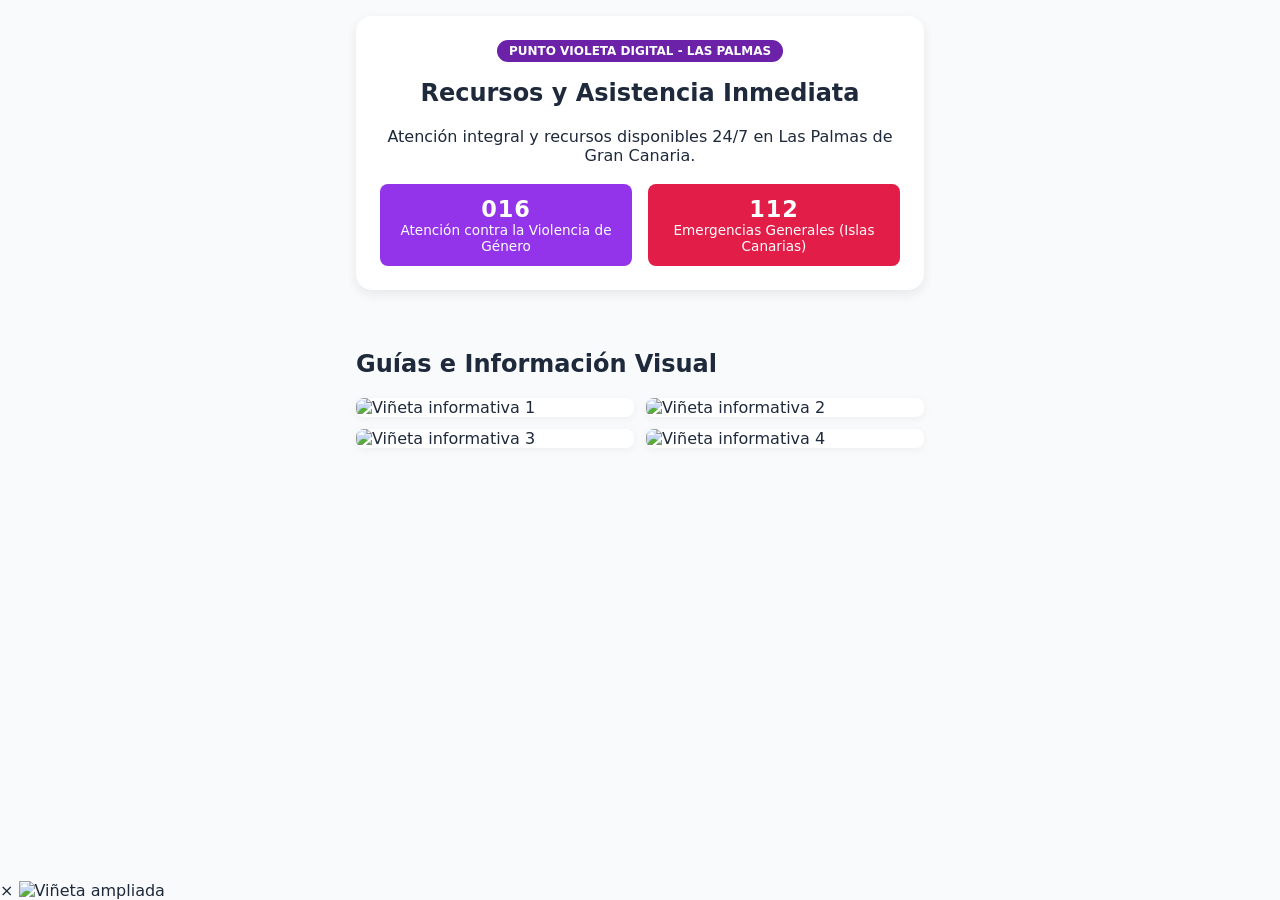
==== index.html @ c95b8b75 "Update index.html" ====
<!DOCTYPE html>
<html lang="es">
<head>
    <meta charset="UTF-8">
    <meta name="viewport" content="width=device-width, initial-scale=1.0">
    <title>Punto Violeta - Las Palmas de Gran Canaria</title>
    <!-- Enlace a tu archivo CSS externo -->
    <link rel="stylesheet" href="style.css">
    <script src="script.js"></script>

</head>
<body>

    <main class="contenedor-principal">
        
        <!-- ZONA SUPERIOR: Información crítica y teléfonos de emergencia -->
        <section class="tarjeton header-emergencia">
            <span class="etiqueta-punto">Punto Violeta Digital - Las Palmas</span>
            <h1>Recursos y Asistencia Inmediata</h1>
            <p>Atención integral y recursos disponibles 24/7 en Las Palmas de Gran Canaria.</p>
            
            <div class="telefonos-grid">
                <a href="tel:016" class="btn-telefono urgente">
                    <strong>016</strong> <span>Atención contra la Violencia de Género</span>
                </a>
                <a href="tel:112" class="btn-telefono emergencia">
                    <strong>112</strong> <span>Emergencias Generales (Islas Canarias)</span>
                </a>
            </div>
        </section>

        <!-- ZONA INFERIOR: Cuadrícula (Grid) de viñetas estilo galería -->
        <section class="galeria-viñetas">
            <h2>Guías e Información Visual</h2>
            
            <div class="grid-viñetas">
                <!-- Viñeta 1 -->
                <div class="tarjeton-viñeta">
                    <img src="viñeta1.png" alt="Viñeta informativa 1" class="img-viñeta">
                </div>
                <!-- Viñeta 2 -->
                <div class="tarjeton-viñeta">
                    <img src="viñeta2.jpeg" alt="Viñeta informativa 2" class="img-viñeta">
                </div>
                <!-- Viñeta 3 -->
                <div class="tarjeton-viñeta">
                    <img src="viñeta3.png" alt="Viñeta informativa 3" class="img-viñeta">
                </div>
                <!-- Viñeta 4 -->
                <div class="tarjeton-viñeta">
                    <img src="viñeta 4.jpeg" alt="Viñeta informativa 4" class="img-viñeta">
                </div>
            </div>
        </section>

    </main>

    <!-- Ventana modal global para ampliar cualquier viñeta al hacer clic -->
    <div id="modalImagen" class="modal">
        <span class="cerrar">&times;</span>
        <img class="modal-contenido" id="imgAmpliada" alt="Viñeta ampliada">
    </div>

    <!-- Enlace al archivo JavaScript externo (al final del body para carga segura) -->
    <script src="script.js"></script>
</body>
</html>
---- style.css ----
/* Reseteo básico y configuración general estilo móvil */
body {
    background-color: #f8fafc;
    color: #1e293b;
    font-family: system-ui, -apple-system, BlinkMacSystemFont, 'Segoe UI', Roboto, sans-serif;
    margin: 0;
    min-height: 100vh;
    display: flex;
    flex-direction: column;
    justify-content: space-between;
}

/* Contenedor central simulando pantalla de app móvil */
main {
    max-width: 448px;
    margin: 0 auto;
    padding: 1rem;
    width: 100%;
    box-sizing: border-box;
    display: flex;
    flex-direction: column;
    gap: 1rem;
}

/* Cabecera */
.header-institucional {
    background-color: #581c87; /* Morado oscuro institucional */
    color: white;
    padding: 1.5rem;
    border-radius: 1.5rem;
    text-align: center;
    box-shadow: 0 4px 6px -1px rgba(0, 0, 0, 0.1);
}

.header-institucional h1 {
    font-size: 1.25rem;
    font-weight: bold;
    margin: 0 0 0.5rem 0;
}

.header-institucional p {
    font-size: 0.75rem;
    color: #e9d5ff;
    margin: 0;
}

/* Botones principales de llamada */
.btn {
    display: block;
    color: white;
    padding: 1rem;
    border-radius: 1rem;
    text-align: center;
    font-weight: bold;
    text-decoration: none;
    box-shadow: 0 1px 3px 0 rgba(0, 0, 0, 0.1);
    transition: background-color 0.2s ease;
}

.btn-rojo {
    background-color: #dc2626;
}

.btn-rojo:hover {
    background-color: b91c1c;
}

.btn-morado {
    background-color: #7e22ce;
}

.btn-morado:hover {
    background-color: #6b21a8;
}

/* Tarjetas y recursos locales */
.card {
    background-color: white;
    padding: 1rem;
    border-radius: 1rem;
    border: 1px solid #f1f5f9;
    box-shadow: 0 1px 2px 0 rgba(0, 0, 0, 0.05);
}

.card h2 {
    font-size: 0.75rem;
    font-weight: bold;
    color: #94a3b8;
    text-transform: uppercase;
    letter-spacing: 0.05em;
    margin-top: 0;
    margin-bottom: 0.75rem;
}

.recursos-lista {
    display: flex;
    flex-direction: column;
    gap: 0.5rem;
}

.recurso-item {
    display: block;
    padding: 0.75rem;
    background-color: #f8fafc;
    border-radius: 0.75rem;
    text-decoration: none;
    font-size: 0.875rem;
    font-weight: 500;
    color: #334155;
    transition: background-color 0.2s ease;
}

.recurso-item:hover {
    background-color: #f1f5f9;
}

/* Pie de página */
footer {
    text-align: center;
    font-size: 0.75rem;
    color: #94a3b8;
    padding: 1rem 0;
}


/*

/* Contenedor principal de la app */
.contenedor-principal {
    max-width: 600px;
    margin: 0 auto;
    padding: 1rem;
    box-sizing: border-box;
}

/* Estilo para la tarjeta de emergencia superior */
.header-emergencia {
    text-align: center;
    background: #fff;
    padding: 1.5rem;
    border-radius: 1rem;
    box-shadow: 0 4px 12px rgba(0,0,0,0.08);
    margin-bottom: 1.5rem;
}

.etiqueta-punto {
    background: #6b21a8; /* Tono violeta corporativo */
    color: white;
    font-size: 0.75rem;
    font-weight: bold;
    padding: 0.25rem 0.75rem;
    border-radius: 1rem;
    text-transform: uppercase;
}

/* Botones de teléfono rápidos y llamativos */
.telefonos-grid {
    display: flex;
    gap: 1rem;
    margin-top: 1.2rem;
}

.btn-telefono {
    flex: 1;
    display: flex;
    flex-direction: column;
    align-items: center;
    padding: 0.75rem;
    border-radius: 0.5rem;
    text-decoration: none;
    color: white;
    font-size: 0.85rem;
    transition: transform 0.2s;
}

.btn-telefono.urgente { background-color: #9333ea; }
.btn-telefono.emergencia { background-color: #e11d48; }

.btn-telefono strong {
    font-size: 1.4rem;
    letter-spacing: 1px;
}

.btn-telefono:hover {
    transform: scale(1.03);
}

/* Cuadrícula (Grid) de viñetas abajo estilo Instagram */
.grid-viñetas {
    display: grid;
    grid-template-columns: repeat(2, 1fr); /* Dos columnas en móvil */
    gap: 0.75rem;
}

.tarjeton-viñeta {
    background: #fff;
    border-radius: 0.5rem;
    overflow: hidden;
    box-shadow: 0 2px 8px rgba(0,0,0,0.05);
}

.img-viñeta {
    width: 100%;
    height: 100%;
    object-fit: cover;
    aspect-ratio: 1 / 1; /* Hace que las imágenes sean cuadradas exactas estilo Instagram */
    cursor: pointer;
    transition: transform 0.3s ease;
}

.img-viñeta:hover {
    transform: scale(1.03);
}
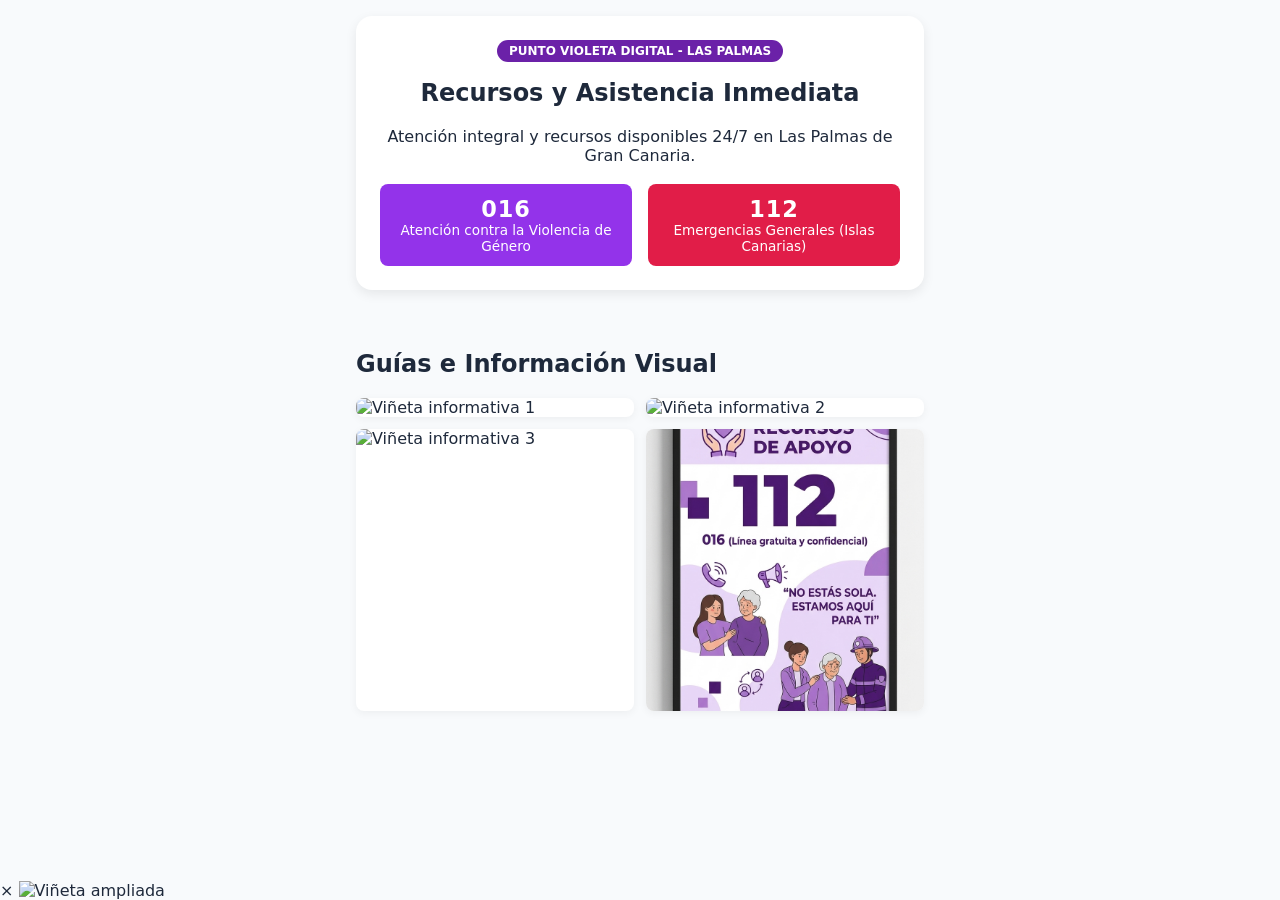
==== commit 0f566e73: "Update index.html" ====
--- a/index.html
+++ b/index.html
@@ -48,7 +48,7 @@
                 </div>
                 <!-- Viñeta 4 -->
                 <div class="tarjeton-viñeta">
-                    <img src="viñeta 4.jpeg" alt="Viñeta informativa 4" class="img-viñeta">
+                    <img src="imagenes/Viñeta4.jpeg" alt="Viñeta informativa 4" class="img-viñeta">
                 </div>
             </div>
         </section>
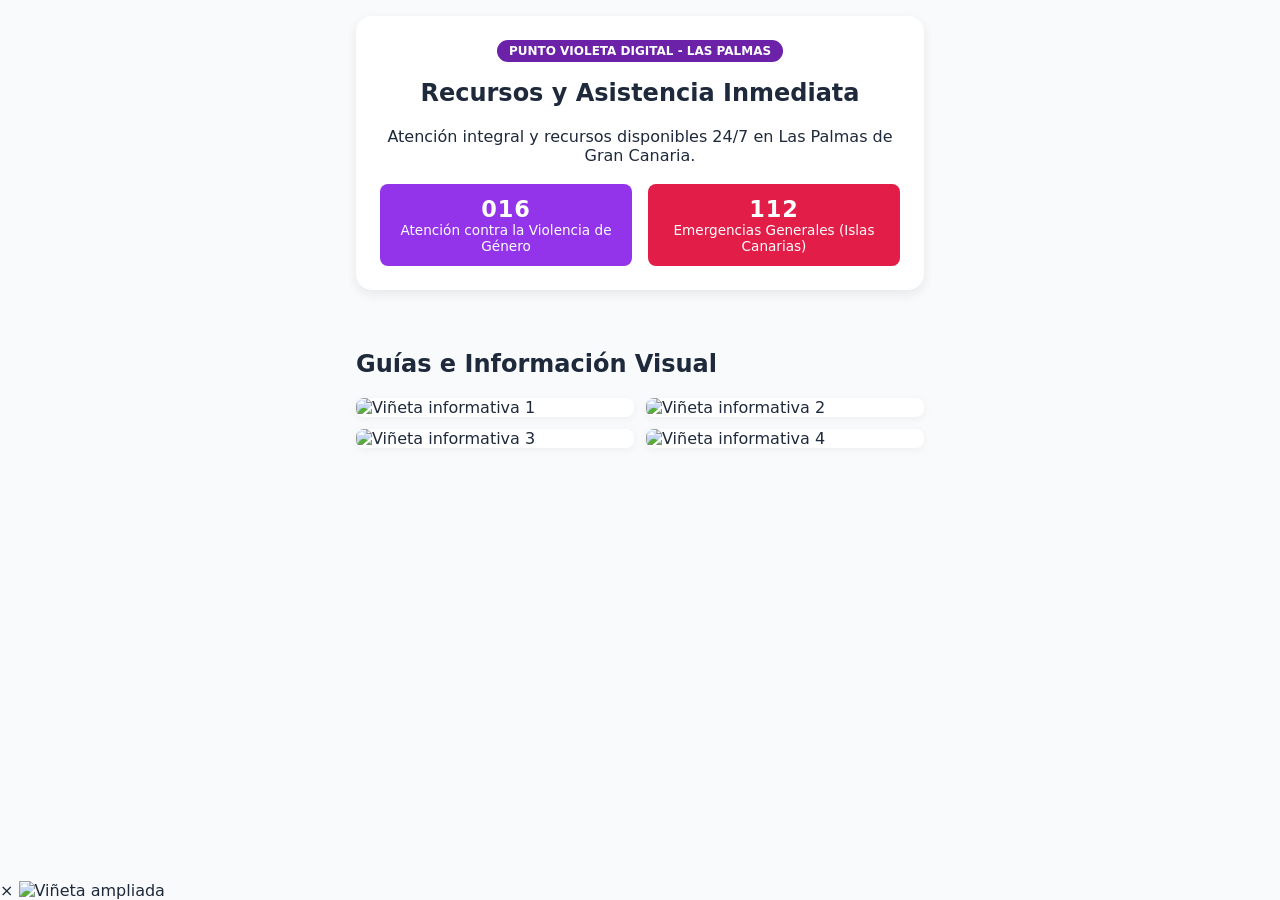
==== commit 36eea26d: "Update index.html" ====
--- a/index.html
+++ b/index.html
@@ -40,7 +40,7 @@
                 </div>
                 <!-- Viñeta 2 -->
                 <div class="tarjeton-viñeta">
-                    <img src="viñeta2.jpeg" alt="Viñeta informativa 2" class="img-viñeta">
+                    <img src="Viñeta2.jpeg" alt="Viñeta informativa 2" class="img-viñeta">
                 </div>
                 <!-- Viñeta 3 -->
                 <div class="tarjeton-viñeta">
@@ -48,7 +48,7 @@
                 </div>
                 <!-- Viñeta 4 -->
                 <div class="tarjeton-viñeta">
-                    <img src="imagenes/Viñeta4.jpeg" alt="Viñeta informativa 4" class="img-viñeta">
+                    <img src="Viñeta 4.jpeg" alt="Viñeta informativa 4" class="img-viñeta">
                 </div>
             </div>
         </section>
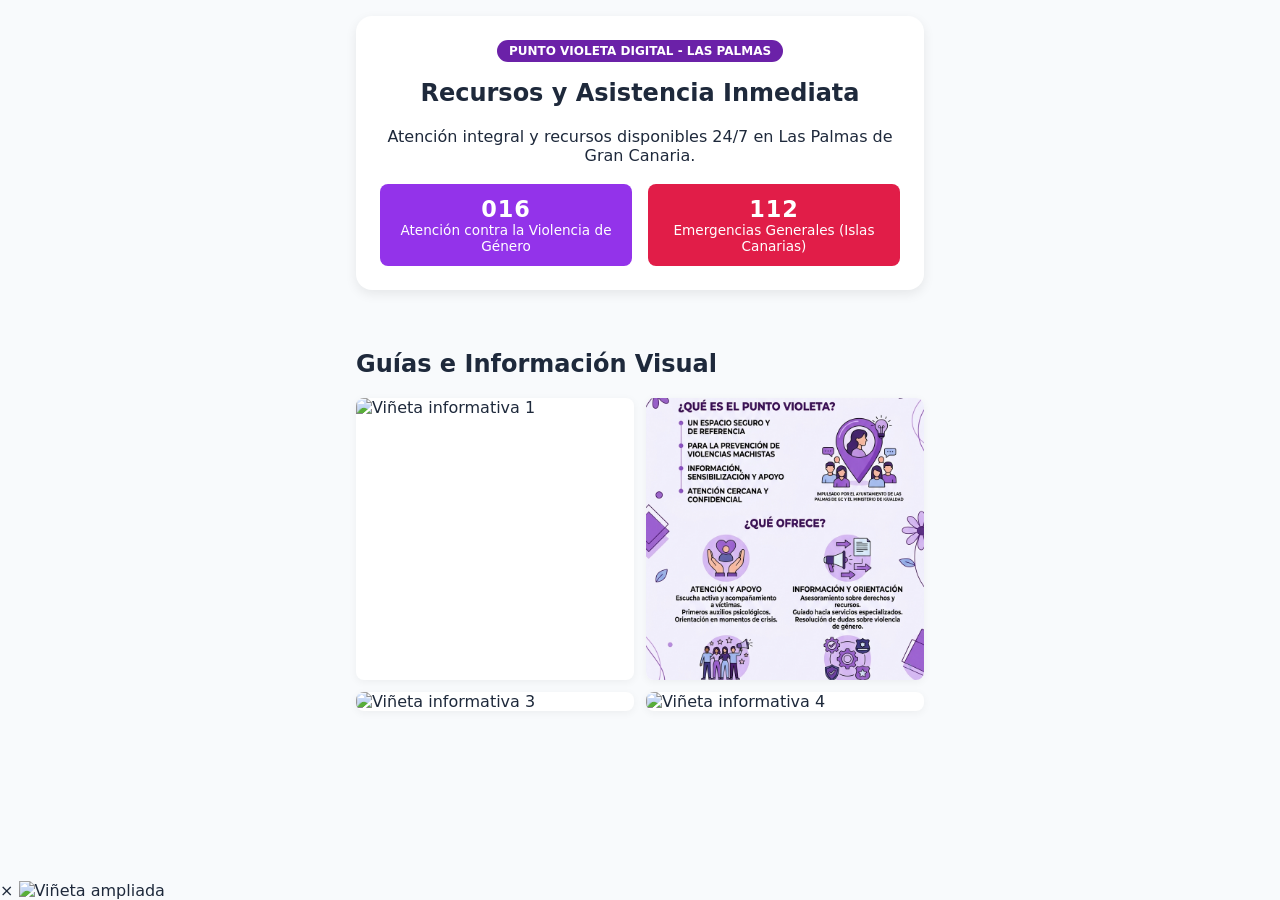
==== commit af4bb922: "Update index.html" ====
--- a/index.html
+++ b/index.html
@@ -40,7 +40,7 @@
                 </div>
                 <!-- Viñeta 2 -->
                 <div class="tarjeton-viñeta">
-                    <img src="Viñeta2.jpeg" alt="Viñeta informativa 2" class="img-viñeta">
+                    <img src="vineta2.jpeg" alt="Viñeta informativa 2" class="img-viñeta">
                 </div>
                 <!-- Viñeta 3 -->
                 <div class="tarjeton-viñeta">
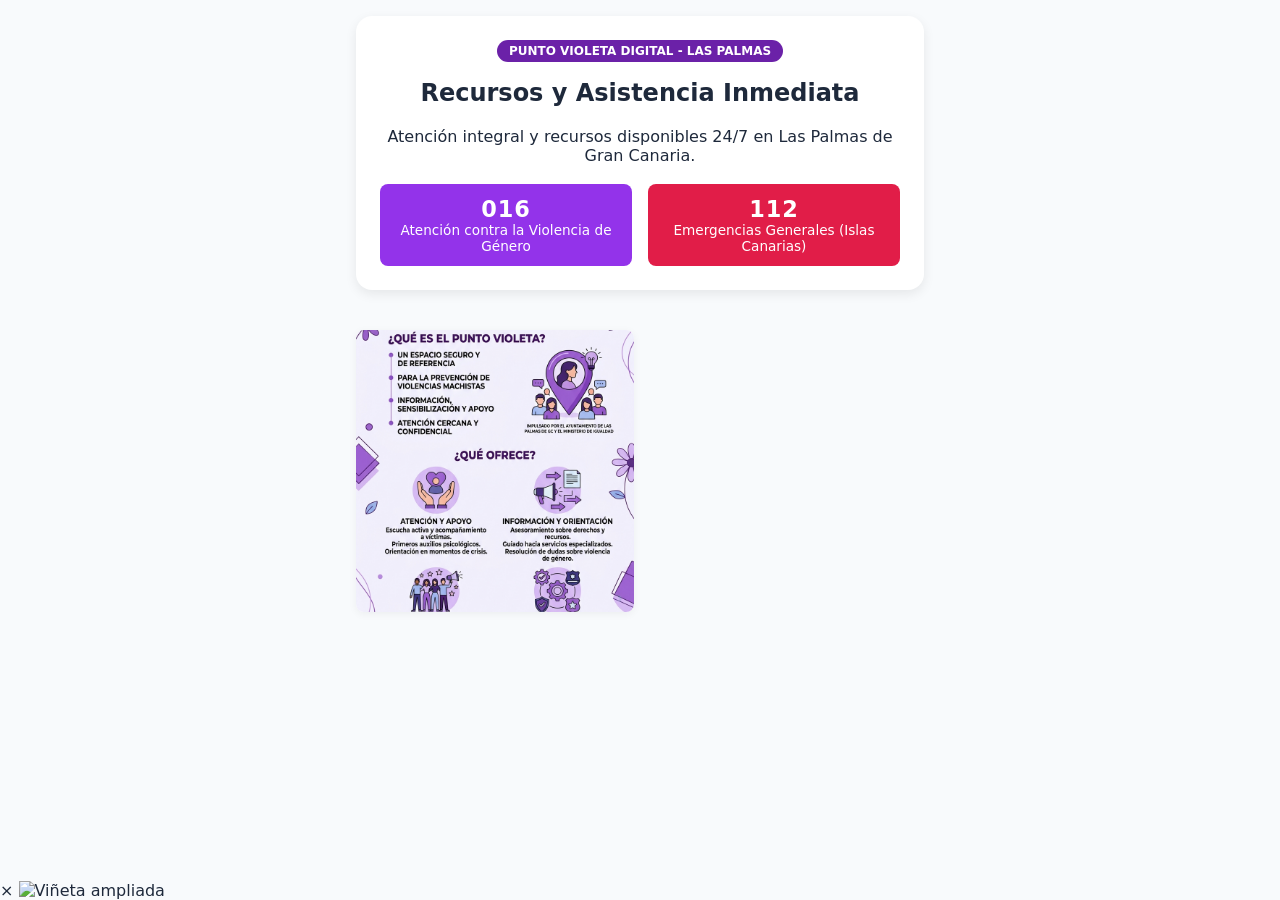
==== commit 1c2331b9: "Update index.html" ====
--- a/index.html
+++ b/index.html
@@ -30,27 +30,14 @@
         </section>
 
         <!-- ZONA INFERIOR: Cuadrícula (Grid) de viñetas estilo galería -->
-        <section class="galeria-viñetas">
-            <h2>Guías e Información Visual</h2>
-            
-            <div class="grid-viñetas">
-                <!-- Viñeta 1 -->
-                <div class="tarjeton-viñeta">
-                    <img src="viñeta1.png" alt="Viñeta informativa 1" class="img-viñeta">
-                </div>
-                <!-- Viñeta 2 -->
-                <div class="tarjeton-viñeta">
-                    <img src="vineta2.jpeg" alt="Viñeta informativa 2" class="img-viñeta">
-                </div>
-                <!-- Viñeta 3 -->
-                <div class="tarjeton-viñeta">
-                    <img src="viñeta3.png" alt="Viñeta informativa 3" class="img-viñeta">
-                </div>
-                <!-- Viñeta 4 -->
-                <div class="tarjeton-viñeta">
-                    <img src="Viñeta 4.jpeg" alt="Viñeta informativa 4" class="img-viñeta">
-                </div>
-            </div>
+       
+        
+        <div class="grid-viñetas">
+    <!-- Viñeta 2 (Única imagen subida de momento) -->
+    <div class="tarjeton-viñeta">
+        <img src="vineta2.jpeg" alt="Viñeta informativa 2" class="img-viñeta">
+    </div>
+</div>
         </section>
 
     </main>
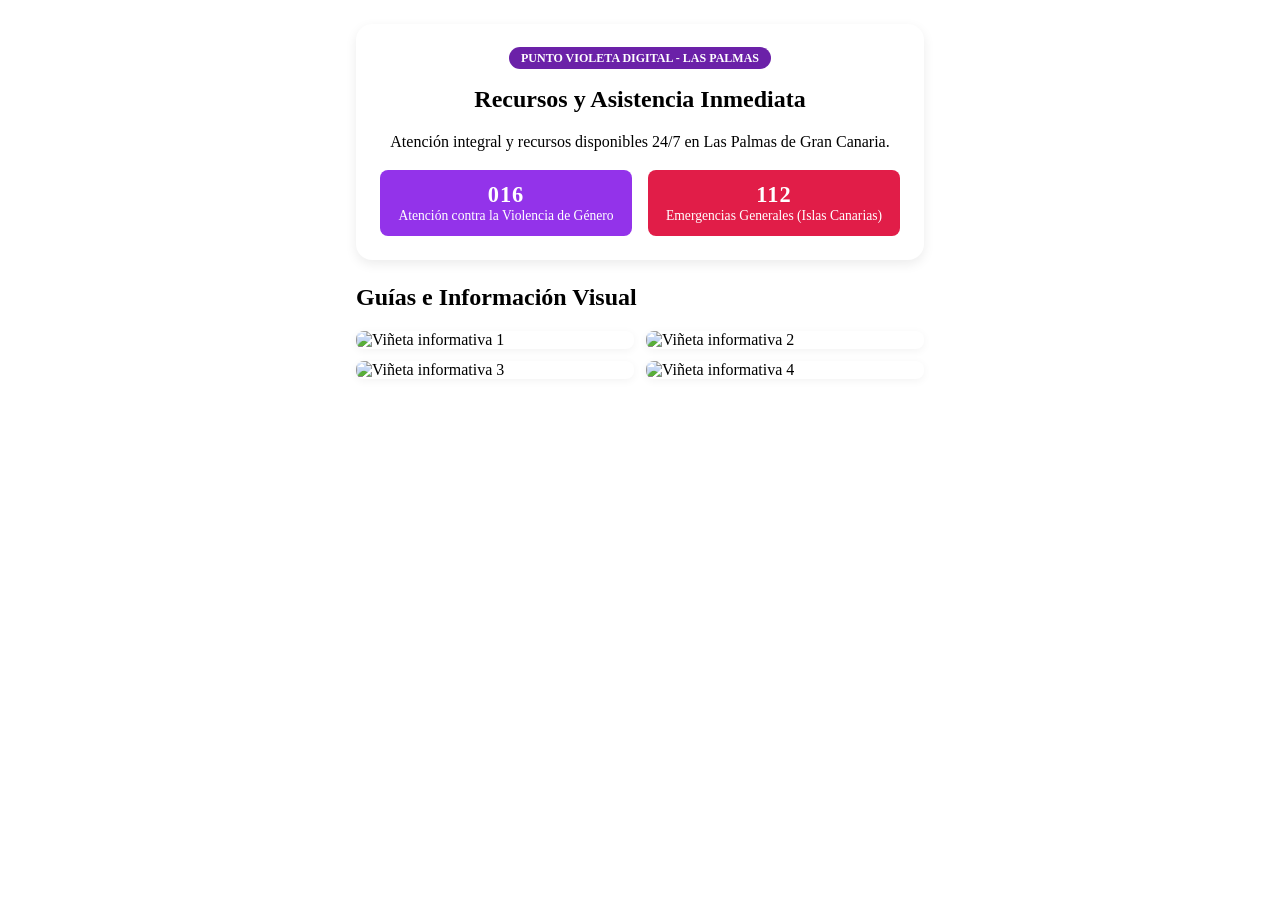
==== commit f504ff30: "Update index.html" ====
--- a/index.html
+++ b/index.html
@@ -29,15 +29,29 @@
             </div>
         </section>
 
+        
         <!-- ZONA INFERIOR: Cuadrícula (Grid) de viñetas estilo galería -->
-       
-        
-        <div class="grid-viñetas">
-    <!-- Viñeta 2 (Única imagen subida de momento) -->
-    <div class="tarjeton-viñeta">
-        <img src="vineta2.jpeg" alt="Viñeta informativa 2" class="img-viñeta">
-    </div>
-</div>
+        <section class="galeria-viñetas">
+            <h2>Guías e Información Visual</h2>
+            
+            <div class="grid-viñetas">
+                <!-- Viñeta 1 -->
+                <div class="tarjeton-viñeta">
+                    <img src="1.jpeg" alt="Viñeta informativa 1" class="img-viñeta">
+                </div>
+                <!-- Viñeta 2 -->
+                <div class="tarjeton-viñeta">
+                    <img src="2.jpeg" alt="Viñeta informativa 2" class="img-viñeta">
+                </div>
+                <!-- Viñeta 3 -->
+                <div class="tarjeton-viñeta">
+                    <img src="3.jpeg" alt="Viñeta informativa 3" class="img-viñeta">
+                </div>
+                <!-- Viñeta 4 -->
+                <div class="tarjeton-viñeta">
+                    <img src="4.jpeg" alt="Viñeta informativa 4" class="img-viñeta">
+                </div>
+            </div>
         </section>
 
     </main>
--- a/style.css
+++ b/style.css
@@ -1,129 +1,3 @@
-/* Reseteo básico y configuración general estilo móvil */
-body {
-    background-color: #f8fafc;
-    color: #1e293b;
-    font-family: system-ui, -apple-system, BlinkMacSystemFont, 'Segoe UI', Roboto, sans-serif;
-    margin: 0;
-    min-height: 100vh;
-    display: flex;
-    flex-direction: column;
-    justify-content: space-between;
-}
-
-/* Contenedor central simulando pantalla de app móvil */
-main {
-    max-width: 448px;
-    margin: 0 auto;
-    padding: 1rem;
-    width: 100%;
-    box-sizing: border-box;
-    display: flex;
-    flex-direction: column;
-    gap: 1rem;
-}
-
-/* Cabecera */
-.header-institucional {
-    background-color: #581c87; /* Morado oscuro institucional */
-    color: white;
-    padding: 1.5rem;
-    border-radius: 1.5rem;
-    text-align: center;
-    box-shadow: 0 4px 6px -1px rgba(0, 0, 0, 0.1);
-}
-
-.header-institucional h1 {
-    font-size: 1.25rem;
-    font-weight: bold;
-    margin: 0 0 0.5rem 0;
-}
-
-.header-institucional p {
-    font-size: 0.75rem;
-    color: #e9d5ff;
-    margin: 0;
-}
-
-/* Botones principales de llamada */
-.btn {
-    display: block;
-    color: white;
-    padding: 1rem;
-    border-radius: 1rem;
-    text-align: center;
-    font-weight: bold;
-    text-decoration: none;
-    box-shadow: 0 1px 3px 0 rgba(0, 0, 0, 0.1);
-    transition: background-color 0.2s ease;
-}
-
-.btn-rojo {
-    background-color: #dc2626;
-}
-
-.btn-rojo:hover {
-    background-color: b91c1c;
-}
-
-.btn-morado {
-    background-color: #7e22ce;
-}
-
-.btn-morado:hover {
-    background-color: #6b21a8;
-}
-
-/* Tarjetas y recursos locales */
-.card {
-    background-color: white;
-    padding: 1rem;
-    border-radius: 1rem;
-    border: 1px solid #f1f5f9;
-    box-shadow: 0 1px 2px 0 rgba(0, 0, 0, 0.05);
-}
-
-.card h2 {
-    font-size: 0.75rem;
-    font-weight: bold;
-    color: #94a3b8;
-    text-transform: uppercase;
-    letter-spacing: 0.05em;
-    margin-top: 0;
-    margin-bottom: 0.75rem;
-}
-
-.recursos-lista {
-    display: flex;
-    flex-direction: column;
-    gap: 0.5rem;
-}
-
-.recurso-item {
-    display: block;
-    padding: 0.75rem;
-    background-color: #f8fafc;
-    border-radius: 0.75rem;
-    text-decoration: none;
-    font-size: 0.875rem;
-    font-weight: 500;
-    color: #334155;
-    transition: background-color 0.2s ease;
-}
-
-.recurso-item:hover {
-    background-color: #f1f5f9;
-}
-
-/* Pie de página */
-footer {
-    text-align: center;
-    font-size: 0.75rem;
-    color: #94a3b8;
-    padding: 1rem 0;
-}
-
-
-/*
 
 /* Contenedor principal de la app */
 .contenedor-principal {
@@ -211,3 +85,120 @@
 .img-viñeta:hover {
     transform: scale(1.03);
 }
+
+/* Estilos para el pie de página institucional */
+.footer-institucional {
+    text-align: center;
+    margin-top: 2rem;
+    padding: 1.5rem 1rem;
+    background: #ffffff;
+    border-radius: 1rem;
+    box-shadow: 0 4px 12px rgba(0, 0, 0, 0.05);
+}
+
+.footer-texto {
+    font-size: 0.75rem;
+    color: #6b7280;
+    margin-bottom: 1rem;
+    text-transform: uppercase;
+    letter-spacing: 0.5px;
+    font-weight: 600;
+}
+
+.logos-container {
+    display: flex;
+    justify-content: center;
+    align-items: center;
+    gap: 2rem;
+    flex-wrap: wrap;
+}
+
+.logo-institucion {
+    max-height: 40px; /* Limita la altura para que no dominen visualmente sobre la app */
+    width: auto;
+    object-fit: contain;
+    transition: opacity 0.3s ease;
+}
+
+.logo-institucion:hover {
+    opacity: 0.85;
+}
+
+/* Ajuste fino para el logo institucional online */
+.logo-institucion {
+    max-height: 45px;
+    width: auto;
+    object-fit: contain;
+}
+
+.texto-fse {
+    font-size: 0.85rem;
+    font-weight: bold;
+    color: #1e3a8a; /* Azul institucional europeo */
+    letter-spacing: 0.5px;
+}
+
+/* ========================================== */
+/* VENTANA MODAL Y CENTRADO PERFECTO          */
+/* ========================================== */
+
+.modal {
+    display: none; /* Oculto por defecto */
+    position: fixed;
+    z-index: 1000;
+    left: 0;
+    top: 0;
+    right: 0;    /* <-- Añadido para asegurar que cubra todo el ancho */
+    bottom: 0;   /* <-- Añadido para asegurar que cubra todo el alto */
+    width: 100%;
+    height: 100%;
+    background-color: rgba(0, 0, 0, 0.8); /* Fondo oscuro semitransparente */
+    
+    /* Transición suave para la aparición del fondo */
+    opacity: 0;
+    transition: opacity 0.3s ease-in-out;
+}
+
+/* Cuando JS añade la clase .activo, el modal aparece centrado */
+.modal.activo {
+    display: flex;
+    justify-content: center; /* Centrado horizontal */
+    align-items: center;     /* Centrado vertical */
+    opacity: 1;
+}
+
+/* Imagen ampliada dentro del modal */
+.modal-contenido {
+    max-width: 90%;
+    max-height: 85vh;
+    margin: auto;            /* <-- Refuerzo de centrado automático */
+    object-fit: contain;     /* Mantiene la proporción sin deformar */
+    border-radius: 8px;
+    box-shadow: 0 10px 25px rgba(0, 0, 0, 0.5);
+    
+    /* Efecto de escala inicial para la animación smooth */
+    transform: scale(0.7);
+    transition: transform 0.3s cubic-bezier(0.175, 0.885, 0.32, 1.275);
+}
+
+/* Cuando el modal está activo, la imagen escala suavemente a su tamaño real */
+.modal.activo .modal-contenido {
+    transform: scale(1);
+}
+
+/* Botón de cerrar (la X) */
+.cerrar {
+    position: absolute;
+    top: 20px;
+    right: 30px;
+    color: #ffffff;
+    font-size: 40px;
+    font-weight: bold;
+    cursor: pointer;
+    transition: color 0.2s ease;
+    z-index: 1010; /* Asegura que la X esté siempre por encima de la foto */
+}
+
+.cerrar:hover {
+    color: #9333ea;
+}
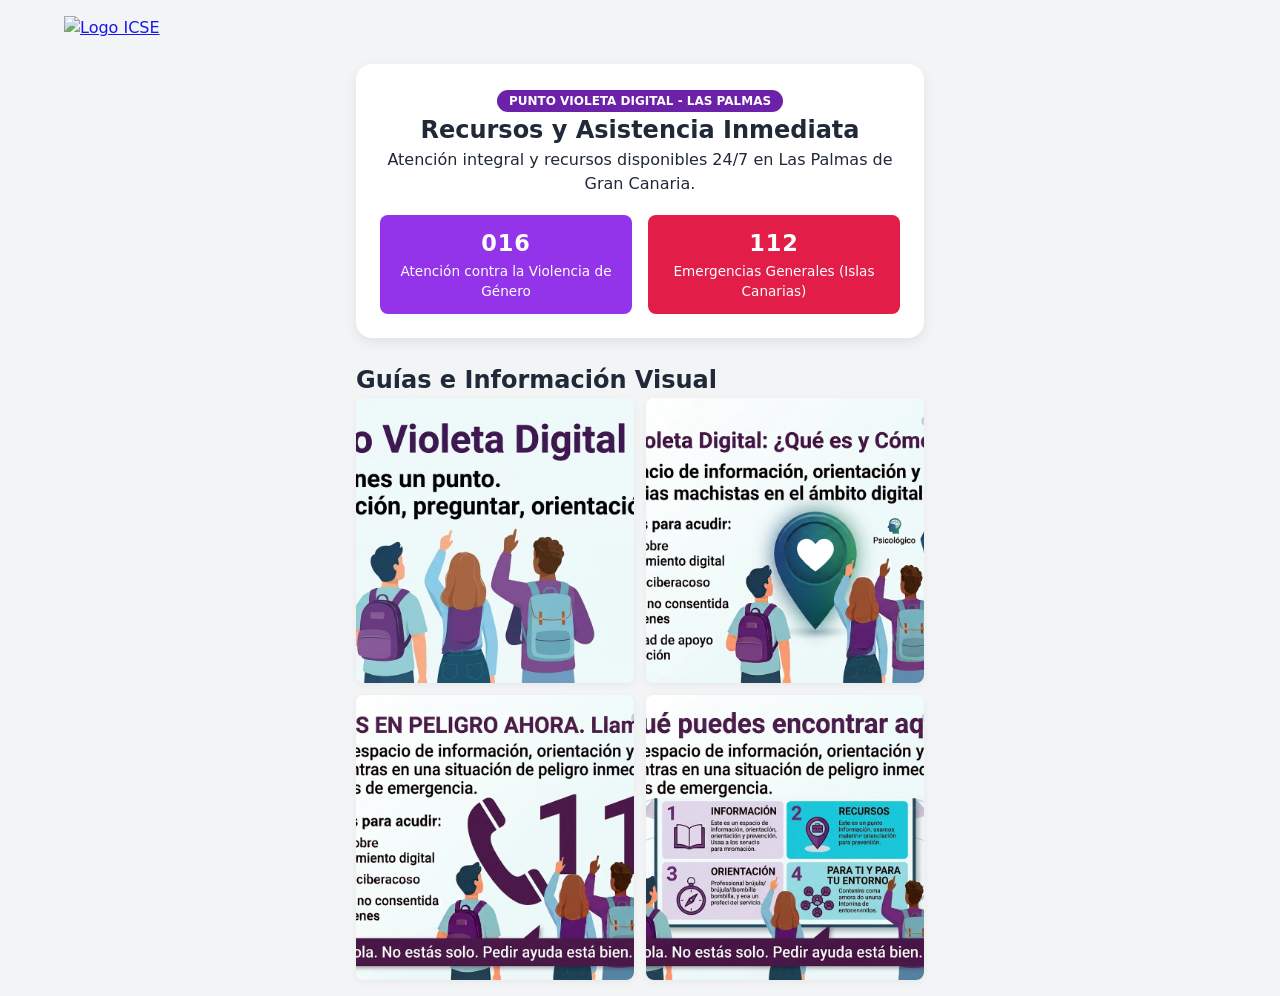
==== commit e4540da0: "Update index.html" ====
--- a/index.html
+++ b/index.html
@@ -6,10 +6,50 @@
     <title>Punto Violeta - Las Palmas de Gran Canaria</title>
     <!-- Enlace a tu archivo CSS externo -->
     <link rel="stylesheet" href="style.css">
-    <script src="script.js"></script>
 
+    <!-- Estilos específicos para la integración del logo ICSE -->
+    <style>
+        .header-top {
+            display: flex;
+            align-items: center;
+            justify-content: flex-start;
+            padding: 16px 24px 8px 24px;
+            max-width: 1200px;
+            margin: 0 auto;
+        }
+
+        .logo-icse {
+            max-height: 42px; /* Tamaño discreto, elegante y no agresivo */
+            width: auto;
+            object-fit: contain;
+            opacity: 0.9;
+            transition: opacity 0.2s ease;
+        }
+
+        .logo-icse:hover {
+            opacity: 1;
+        }
+
+        /* Ajuste para pantallas pequeñas (móviles) */
+        @media (max-width: 600px) {
+            .header-top {
+                padding: 12px 16px 4px 16px;
+            }
+            .logo-icse {
+                max-height: 34px;
+            }
+        }
+    </style>
 </head>
 <body>
+
+    <!-- CABECERA CON LOGO ICSE EN LA ESQUINA SUPERIOR IZQUIERDA -->
+    <header class="header-top">
+        <a href="#" aria-label="Inicio ICSE">
+            <!-- Sustituye "logo-icse.png" por la ruta o nombre real de la imagen de tu logo -->
+            <img src="logo-icse.png" alt="Logo ICSE" class="logo-icse">
+        </a>
+    </header>
 
     <main class="contenedor-principal">
         
--- a/style.css
+++ b/style.css
@@ -1,3 +1,26 @@
+* {
+    box-sizing: border-box;
+    margin: 0;
+    padding: 0;
+}
+
+body {
+    font-family: system-ui, -apple-system, BlinkMacSystemFont, "Segoe UI", Roboto, Oxygen, Ubuntu, Cantarell, sans-serif;
+    background-color: #f3f4f6;
+    color: #1f2937;
+    line-height: 1.5;
+}
+
+.contenedor-principal {
+    max-width: 600px;
+    margin: 0 auto;
+    padding: 1rem;
+}
+
+
+
+
+
 
 /* Contenedor principal de la app */
 .contenedor-principal {
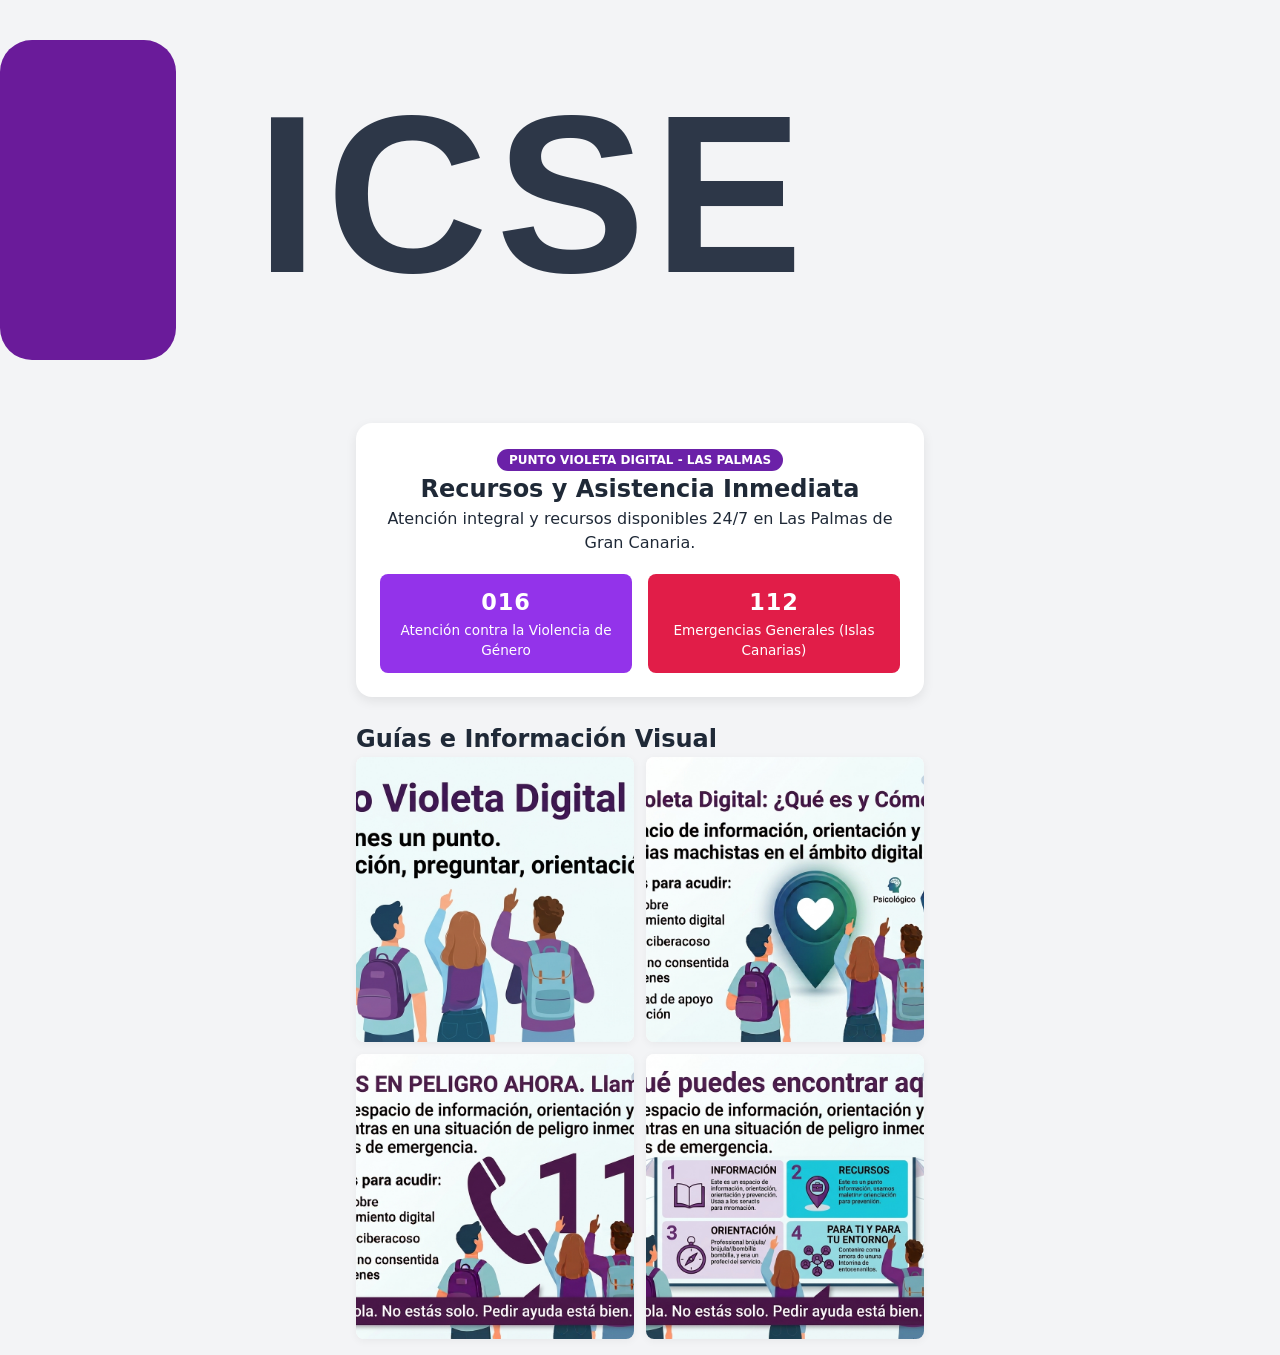
==== commit b5754e12: "Update index.html" ====
--- a/index.html
+++ b/index.html
@@ -3,51 +3,20 @@
 <head>
     <meta charset="UTF-8">
     <meta name="viewport" content="width=device-width, initial-scale=1.0">
-    <title>Punto Violeta - Las Palmas de Gran Canaria</title>
-    <!-- Enlace a tu archivo CSS externo -->
+    <title>Punto Violeta Digital - Las Palmas de Gran Canaria</title>
+    <!-- Enlace al archivo CSS externo -->
     <link rel="stylesheet" href="style.css">
-
-    <!-- Estilos específicos para la integración del logo ICSE -->
-    <style>
-        .header-top {
-            display: flex;
-            align-items: center;
-            justify-content: flex-start;
-            padding: 16px 24px 8px 24px;
-            max-width: 1200px;
-            margin: 0 auto;
-        }
-
-        .logo-icse {
-            max-height: 42px; /* Tamaño discreto, elegante y no agresivo */
-            width: auto;
-            object-fit: contain;
-            opacity: 0.9;
-            transition: opacity 0.2s ease;
-        }
-
-        .logo-icse:hover {
-            opacity: 1;
-        }
-
-        /* Ajuste para pantallas pequeñas (móviles) */
-        @media (max-width: 600px) {
-            .header-top {
-                padding: 12px 16px 4px 16px;
-            }
-            .logo-icse {
-                max-height: 34px;
-            }
-        }
-    </style>
 </head>
 <body>
 
-    <!-- CABECERA CON LOGO ICSE EN LA ESQUINA SUPERIOR IZQUIERDA -->
+    <!-- CABECERA MINIMALISTA CON LOGO ICSE EN LA ESQUINA SUPERIOR IZQUIERDA -->
     <header class="header-top">
-        <a href="#" aria-label="Inicio ICSE">
-            <!-- Sustituye "logo-icse.png" por la ruta o nombre real de la imagen de tu logo -->
-            <img src="logo-icse.png" alt="Logo ICSE" class="logo-icse">
+        <a href="#" class="logo-link" aria-label="Inicio ICSE">
+            <!-- Logo oficial vectorizado de ICSE -->
+            <svg class="logo-icse" viewBox="0 0 160 50" xmlns="http://www.w3.org/2000/svg" role="img" aria-label="Logo ICSE">
+                <rect x="0" y="5" width="22" height="40" rx="4" fill="#6A1B9A"/>
+                <text x="32" y="34" font-family="'Segoe UI', Roboto, Helvetica, Arial, sans-serif" font-weight="800" font-size="28" fill="#2D3748" letter-spacing="1">ICSE</text>
+            </svg>
         </a>
     </header>
 
@@ -69,7 +38,6 @@
             </div>
         </section>
 
-        
         <!-- ZONA INFERIOR: Cuadrícula (Grid) de viñetas estilo galería -->
         <section class="galeria-viñetas">
             <h2>Guías e Información Visual</h2>
@@ -102,7 +70,7 @@
         <img class="modal-contenido" id="imgAmpliada" alt="Viñeta ampliada">
     </div>
 
-    <!-- Enlace al archivo JavaScript externo (al final del body para carga segura) -->
+    <!-- Enlace al archivo JavaScript externo -->
     <script src="script.js"></script>
 </body>
 </html>
